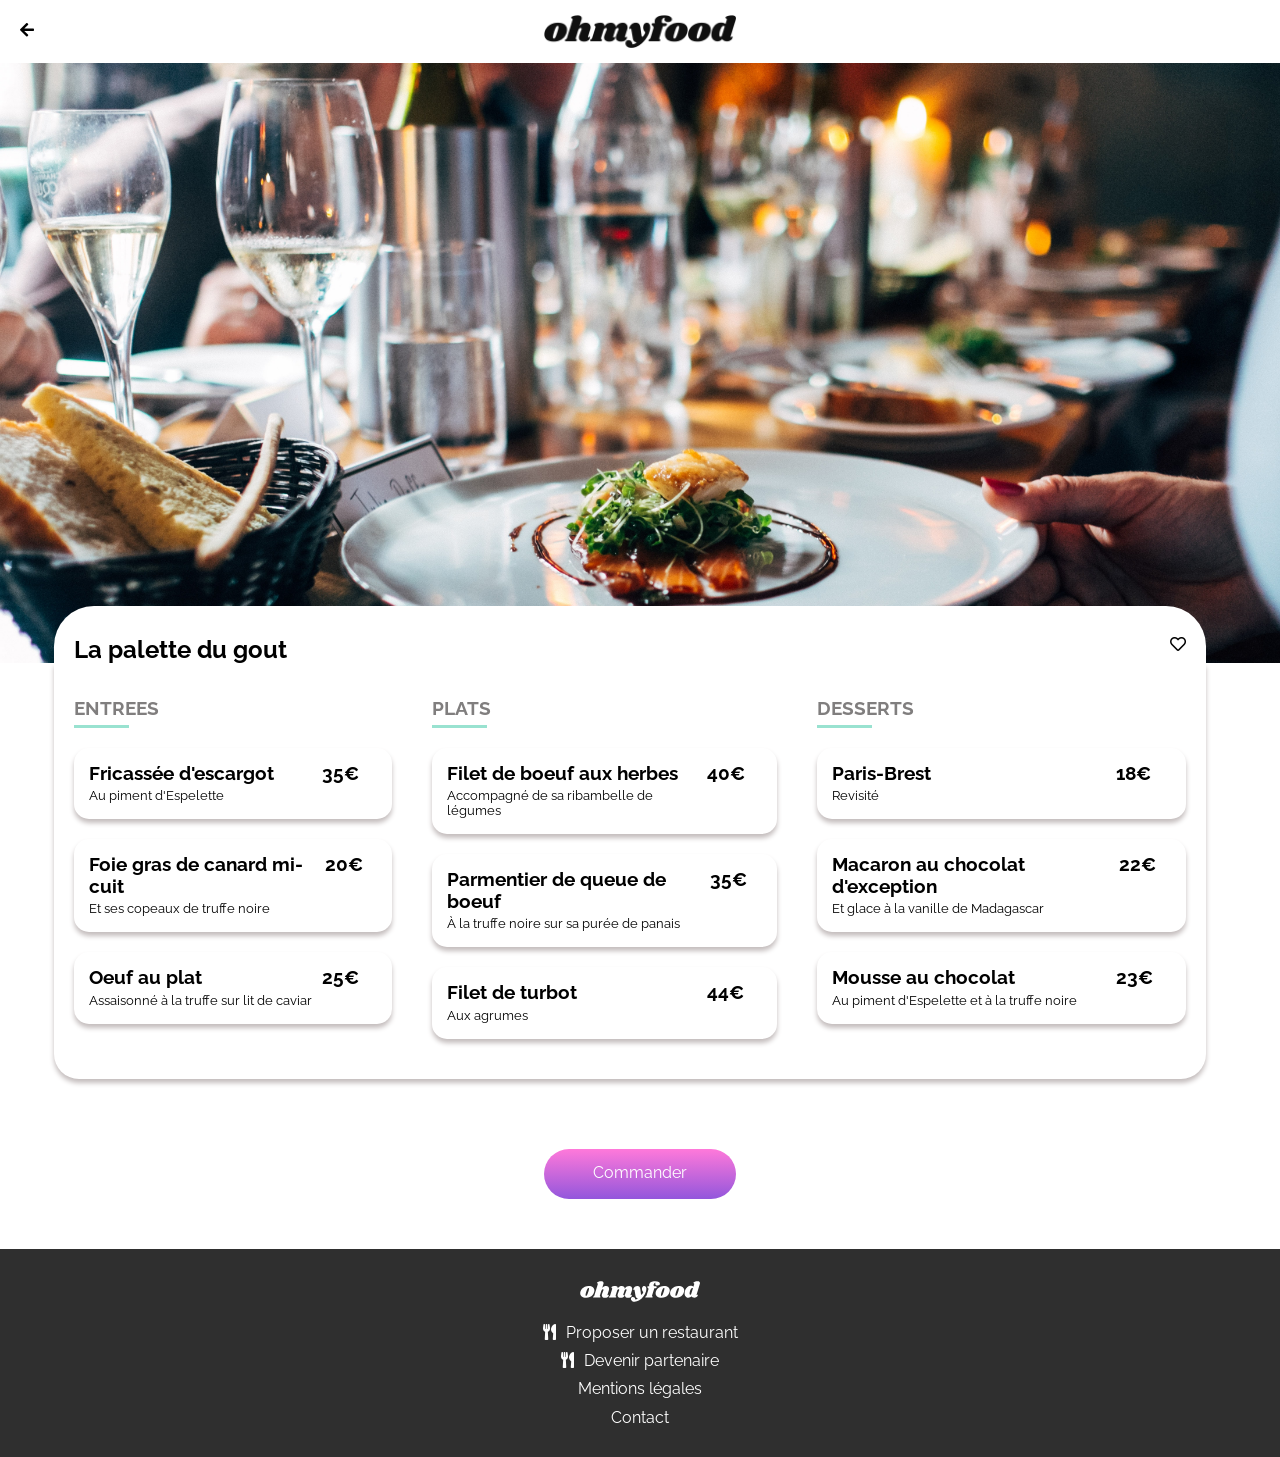
==== Restaurant-1.html @ 5eaba9ec "first commit" ====
<!DOCTYPE html>
<html lang="en">
    <head>
        <meta charset="UTF-8">
        <meta http-equiv="X-UA-Compatible" content="IE=edge">
        <meta name="viewport" content="width=device-width, initial-scale=1.0">
        <title>Ohmyfood!</title>
        <!-- Google Fonts-->
       <link rel="preconnect" href="https://fonts.gstatic.com" />
       <link href="https://fonts.googleapis.com/css2?family=Raleway:wght@400;500;600;700;800&display=swap"
         rel="stylesheet"/>
       <!-- Stylesheets -->
       <link rel="stylesheet" href="/css/normalize.css">
       <link rel="stylesheet" href="/css/style.css">  
       <link rel="stylesheet" href="https://cdnjs.cloudflare.com/ajax/libs/font-awesome/5.13.1/css/all.min.css"/>
    </head>
<body>
    <header class="header-page-restaurant"> 
        <a href="index.html"><i class="fas fa-arrow-left"></i></a>
        <img  src="/images/logo/ohmyfood.png" alt="">  
    </header>
    <main class="main-page-restaurant">
        <div class="image-restaurant-1">
            <div class="icon-title-section">
                <h2>La palette du gout</h2>
                <i class="far fa-heart"></i>
            </div>
        </div>
        <section class="section-page-restaurant">
            <article>
                <h3>ENTREES</h3>
                <div class="inside-article">
                    <div class="title-article">
                        <h3 class="h3-title-article">Fricassée d'escargot</h3>
                        <p>Au piment d'Espelette</p>
                    </div>
                    <h3 class="h3-euro">35€</h3>
                </div>
                <div class="inside-article">
                    <div class="title-article">
                        <h3 class="h3-title-article">Foie gras de canard mi-cuit</h3>
                        <p>Et ses copeaux de truffe noire</p>
                    </div>
                    <h3 class="h3-euro">20€</h3>
                </div>
                <div class="inside-article">
                    <div class="title-article">
                        <h3 class="h3-title-article">Oeuf au plat</h3>
                        <p>Assaisonné à la truffe sur lit de caviar</p>
                    </div>
                    <h3 class="h3-euro">25€</h3>
                </div>
            </article>
            <article>
                <h3>PLATS</h3>
                <div class="inside-article">
                    <div class="title-article">
                        <h3 class="h3-title-article">Filet de boeuf aux herbes</h3>
                        <p>Accompagné de sa ribambelle de légumes</p>
                    </div>
                    <h3 class="h3-euro">40€</h3>
                </div>
                <div class="inside-article">
                    <div class="title-article">
                        <h3 class="h3-title-article">Parmentier de queue de boeuf</h3>
                        <p>À la truffe noire sur sa purée de panais</p>
                    </div>
                    <h3 class="h3-euro">35€</h3>
                </div>
                <div class="inside-article">
                    <div class="title-article">
                        <h3 class="h3-title-article">Filet de turbot</h3>
                        <p>Aux agrumes</p>
                    </div>
                    <h3 class="h3-euro">44€</h3>
                </div>
            </article>
            <article>
                <h3>DESSERTS</h3>
                <div class="inside-article">
                    <div class="title-article">
                        <h3 class="h3-title-article">Paris-Brest</h3>
                        <p>Revisité</p>
                    </div>
                    <h3 class="h3-euro">18€</h3>
                </div>
                <div class="inside-article">
                    <div class="title-article">
                        <h3 class="h3-title-article">Macaron au chocolat d'exception</h3>
                        <p>Et glace à la vanille de Madagascar</p>
                    </div>
                    <h3 class="h3-euro">22€</h3>
                </div>
                <div class="inside-article">
                    <div class="title-article">
                        <h3 class="h3-title-article">Mousse au chocolat</h3>
                        <p>Au piment d'Espelette et à la truffe noire</p>
                    </div>
                    <h3 class="h3-euro">23€</h3>
                </div>
            </article>
        </section>
        <button class="button">Commander</button>
    </main>
    <footer>
        <img src="/images/logo/ohmyfood@2x.svg" alt="logo-footer">
        <div class="text-icon-footer">
            <i class="fas fa-utensils"></i>
            <p><a href="#">Proposer un restaurant</a></p>
        </div>
        <div class="text-icon-footer">
           <i class="fas fa-utensils"></i>
           <p><a href="#">Devenir partenaire</a></p>
       </div>
       <p><a href="#">Mentions légales</a></p>
       <p><a href="#">Contact</a></p>
    </footer>
</body>
</html>
---- css/style.css ----
* {
  box-sizing: border-box;
  font-family: "Raleway", sans-serif;
  margin: 0;
}

a {
  text-decoration: none;
  color: initial;
}

header .logo {
  display: flex;
  justify-content: center;
}
header .logo img {
  width: 45%;
  margin-top: 15px;
  margin-bottom: 15px;
}
header .i-search {
  display: flex;
  justify-content: center;
  background-color: #e7e7e7;
  padding-top: 15px;
  padding-bottom: 15px;
  box-shadow: inset 0px 2px 3px #5553532e;
}
header .i-search p {
  margin-top: 0;
  margin-bottom: 0;
  margin-left: 15px;
  font-weight: bold;
}

main nav .title-button {
  margin-top: 40px;
  display: flex;
  flex-direction: column;
  align-items: center;
  text-align: center;
}
main nav .title-button h2 {
  width: 60%;
  margin: 0;
}
main nav .title-button h3 {
  width: 80%;
  color: #807e7e;
  margin-top: 20px;
}
main nav .title-button button {
  width: 50%;
  height: 50px;
  background: linear-gradient(#FF79DA, #9356DC);
  color: white;
  border: none;
  border-radius: 25px 25px 25px 25px;
  font-size: 16px;
  margin-top: 20px;
  cursor: pointer;
}
main nav .filters {
  margin-left: 20px;
  margin-right: 20px;
  margin-top: 70px;
  margin-bottom: 100px;
}
main nav .filters .choice-filters {
  display: flex;
  flex-direction: column;
}
main nav .filters .choice-filters .filter {
  display: flex;
  margin-top: 20px;
  position: relative;
}
main nav .filters .choice-filters .filter .number {
  background-color: #9356DC;
  color: white;
  height: 25px;
  width: 25px;
  border-radius: 12.5px 12.5px 12.5px 12.5px;
  display: flex;
  justify-content: center;
  align-items: center;
  position: absolute;
  bottom: 17px;
  left: -12.5px;
}
main nav .filters .choice-filters .filter .choice {
  display: flex;
  align-items: center;
  justify-content: center;
  width: 100%;
  height: 60px;
  box-shadow: 0px 4px 5px #c4bdbd;
  border-radius: 15px 15px 15px 15px;
}
main nav .filters .choice-filters .filter .choice p {
  margin-top: 0;
  margin-bottom: 0;
  font-weight: bold;
  font-size: large;
}
main nav .filters .choice-filters .filter .choice i {
  margin-right: 5%;
  color: #807e7e;
}
main nav .filters .choice-filters .filter .choice-1 {
  display: flex;
  align-items: center;
  justify-content: center;
  width: 100%;
  height: 60px;
  box-shadow: 0px 4px 5px #c4bdbd;
  border-radius: 15px 15px 15px 15px;
  background-color: #ebe5f3;
}
main nav .filters .choice-filters .filter .choice-1 p {
  margin-top: 0;
  margin-bottom: 0;
  font-weight: bold;
  font-size: large;
}
main nav .filters .choice-filters .filter .choice-1 i {
  margin-right: 5%;
  color: #807e7e;
}
main section .bloc-restaurants {
  display: flex;
  flex-direction: column;
}
main section .bloc-restaurants h2 {
  margin-top: 30px;
  margin-left: 20px;
  margin-right: 20px;
}
main section .bloc-restaurants .card-restaurant {
  margin-top: 30px;
  margin-left: 20px;
  margin-right: 20px;
  display: flex;
  flex-direction: column;
  position: relative;
}
main section .bloc-restaurants .card-restaurant img {
  width: 100%;
  height: 160px;
  -o-object-fit: cover;
     object-fit: cover;
  border-radius: 20px 20px 0 0;
}
main section .bloc-restaurants .card-restaurant .inside-card {
  background-color: white;
  padding: 15px;
  display: flex;
  justify-content: space-between;
  align-items: center;
  border-radius: 0 0 20px 20px;
  box-shadow: 0px 0px 6px 0px #0000002e;
}
main section .bloc-restaurants .card-restaurant p {
  padding-top: 5px;
}
main section .bloc-restaurants .card-restaurant .button-new {
  height: 20px;
  width: 90px;
  background-color: #99E2D0;
  display: flex;
  justify-content: center;
  align-items: center;
  border-radius: 3px 3px 3px 3px;
  padding: 15px;
  position: absolute;
  right: 15px;
  top: 15px;
}
main section {
  background-color: #e9e0e7;
  margin-top: 20px;
  padding-bottom: 70px;
}
main section h2 {
  padding-top: 30px;
  margin-left: 20px;
}
footer {
  padding: 30px;
  background-color: #2f2f2f;
}
footer p {
  color: white;
  margin-top: 10px;
}
footer p a {
  color: white;
}
footer img {
  margin-bottom: 10px;
}
footer i {
  color: white;
}
footer .text-icon-footer {
  display: flex;
  margin-top: 10px;
}
footer .text-icon-footer p {
  margin-top: 0;
  margin-left: 10px;
}
footer .text-icon-footer p a {
  color: white;
}

.header-page-restaurant {
  width: 100%;
  display: flex;
  justify-content: center;
  position: relative;
}
.header-page-restaurant img {
  width: 45%;
  margin-top: 15px;
  margin-bottom: 15px;
}
.header-page-restaurant a {
  position: absolute;
  left: 20px;
  align-self: center;
}

.main-page-restaurant {
  display: flex;
  flex-direction: column;
  align-items: center;
}
.main-page-restaurant .image-restaurant-4, .main-page-restaurant .image-restaurant-3, .main-page-restaurant .image-restaurant-2, .main-page-restaurant .image-restaurant-1 {
  background-size: cover;
  width: 100%;
  height: 600px;
  position: relative;
}
.main-page-restaurant .image-restaurant-4 .icon-title-section, .main-page-restaurant .image-restaurant-3 .icon-title-section, .main-page-restaurant .image-restaurant-2 .icon-title-section, .main-page-restaurant .image-restaurant-1 .icon-title-section {
  padding-top: 30px;
  position: absolute;
  margin-right: 20px;
  display: flex;
  justify-content: space-between;
  background-color: white;
  width: 100%;
  border-radius: 40px 40px 0 0;
  bottom: 0;
}
.main-page-restaurant .image-restaurant-4 .icon-title-section h2, .main-page-restaurant .image-restaurant-3 .icon-title-section h2, .main-page-restaurant .image-restaurant-2 .icon-title-section h2, .main-page-restaurant .image-restaurant-1 .icon-title-section h2 {
  margin-left: 20px;
}
.main-page-restaurant .image-restaurant-4 .icon-title-section i, .main-page-restaurant .image-restaurant-3 .icon-title-section i, .main-page-restaurant .image-restaurant-2 .icon-title-section i, .main-page-restaurant .image-restaurant-1 .icon-title-section i {
  margin-right: 20px;
}
.main-page-restaurant .image-restaurant-1 {
  background-image: url("/images/restaurants/jay-wennington-N_Y88TWmGwA-unsplash.jpg");
}
.main-page-restaurant .image-restaurant-2 {
  background-image: url("/images/restaurants/stil-u2Lp8tXIcjw-unsplash.jpg");
}
.main-page-restaurant .image-restaurant-3 {
  background-image: url("/images/restaurants/toa-heftiba-DQKerTsQwi0-unsplash.jpg");
}
.main-page-restaurant .image-restaurant-4 {
  background-image: url("/images/restaurants/louis-hansel-shotsoflouis-qNBGVyOCY8Q-unsplash.jpg");
}
.main-page-restaurant .section-page-restaurant {
  width: 100%;
  background-color: white;
}
.main-page-restaurant .section-page-restaurant article {
  margin: 20px;
  margin-top: 35px;
}
.main-page-restaurant .section-page-restaurant article h3 {
  color: #807e7e;
  width: 55px;
  border-bottom: solid #99E2D0 3px;
  padding-bottom: 5px;
}
.main-page-restaurant .section-page-restaurant article .inside-article {
  display: flex;
  justify-content: space-between;
  margin-top: 20px;
  padding: 15px;
  border-radius: 15px 15px 15px 15px;
  width: 100%;
  box-shadow: 0px 4px 5px #c4bdbd;
}
.main-page-restaurant .section-page-restaurant article .inside-article .title-article .h3-title-article {
  color: black;
  padding-bottom: 5px;
  border: none;
  width: 100%;
}
.main-page-restaurant .section-page-restaurant article .inside-article .title-article p {
  font-size: small;
}
.main-page-restaurant .section-page-restaurant article .inside-article .h3-euro {
  border: none;
  color: black;
}
.main-page-restaurant .button {
  width: 50%;
  height: 50px;
  background: linear-gradient(#FF79DA, #9356DC);
  color: white;
  border: none;
  border-radius: 25px 25px 25px 25px;
  font-size: 16px;
  margin-top: 20px;
  margin-bottom: 50px;
  cursor: pointer;
}

@media screen and (max-width: 992px) and (min-width: 768px) {
  header .logo img {
    width: 20%;
  }

  .header-page-restaurant img {
    width: 25%;
  }

  main nav .filters {
    display: flex;
    flex-direction: column;
    align-items: center;
    margin-bottom: 80px;
  }
  main nav .filters .choice-filters {
    display: flex;
    flex-direction: row;
    justify-content: center;
    flex-wrap: wrap;
  }
  main nav .filters .choice-filters .filter {
    width: 50%;
  }
  main nav .filters .choice-filters .filter .choice {
    margin-right: 20px;
  }
  main section h2 {
    width: 100%;
  }
  main section .bloc-restaurants {
    display: flex;
    flex-direction: row;
    flex-wrap: wrap;
  }
  main section .bloc-restaurants a {
    width: 50%;
  }

  footer {
    display: flex;
    flex-direction: column;
    align-items: center;
  }

  .main-page-restaurant .button {
    width: 20%;
  }
}
@media screen and (min-width: 992px) {
  header .logo img {
    width: 15%;
  }

  main {
    display: flex;
    flex-direction: column;
  }
  main nav .title-button button {
    width: 15%;
    height: 50px;
    background: linear-gradient(#FF79DA, #9356DC);
    color: white;
    border: none;
    border-radius: 25px 25px 25px 25px;
    font-size: 16px;
    margin-top: 20px;
  }
  main nav .filters {
    display: flex;
    flex-direction: column;
    align-items: center;
    margin-bottom: 80px;
    width: 100%;
  }
  main nav .filters .choice-filters {
    display: flex;
    flex-direction: row;
    justify-content: center;
    flex-wrap: wrap;
    width: 100%;
  }
  main nav .filters .choice-filters .filter {
    width: 25%;
  }
  main nav .filters .choice-filters .filter .choice {
    margin-right: 20px;
  }
  main section {
    width: 60%;
    align-self: center;
    padding: 25px;
    margin-bottom: 70px;
    border-radius: 25px 25px 25px 25px;
  }
  main section h2 {
    width: 100%;
    padding-top: 0;
  }
  main section .bloc-restaurants {
    display: flex;
    flex-direction: row;
    flex-wrap: wrap;
  }
  main section .bloc-restaurants a {
    width: 50%;
  }

  footer {
    display: flex;
    flex-direction: column;
    align-items: center;
  }

  .header-page-restaurant img {
    width: 15%;
  }

  .main-page-restaurant .image-restaurant-1, .main-page-restaurant .image-restaurant-2, .main-page-restaurant .image-restaurant-3, .main-page-restaurant .image-restaurant-4 {
    display: flex;
    flex-direction: column;
  }
  .main-page-restaurant .image-restaurant-1 .icon-title-section, .main-page-restaurant .image-restaurant-2 .icon-title-section, .main-page-restaurant .image-restaurant-3 .icon-title-section, .main-page-restaurant .image-restaurant-4 .icon-title-section {
    width: 90%;
    align-self: center;
  }
  .main-page-restaurant .section-page-restaurant {
    width: 90%;
    margin-left: -20px;
    margin-top: 0;
    background-color: white;
    display: flex;
    flex-direction: row;
    padding: 0;
    box-shadow: 0px 4px 5px #c4bdbd;
    border-radius: 0 0 25px 25px;
    margin-bottom: 50px;
  }
  .main-page-restaurant .section-page-restaurant article {
    margin-bottom: 40px;
  }
  .main-page-restaurant .button {
    width: 15%;
    height: 50px;
  }
}/*# sourceMappingURL=style.css.map */
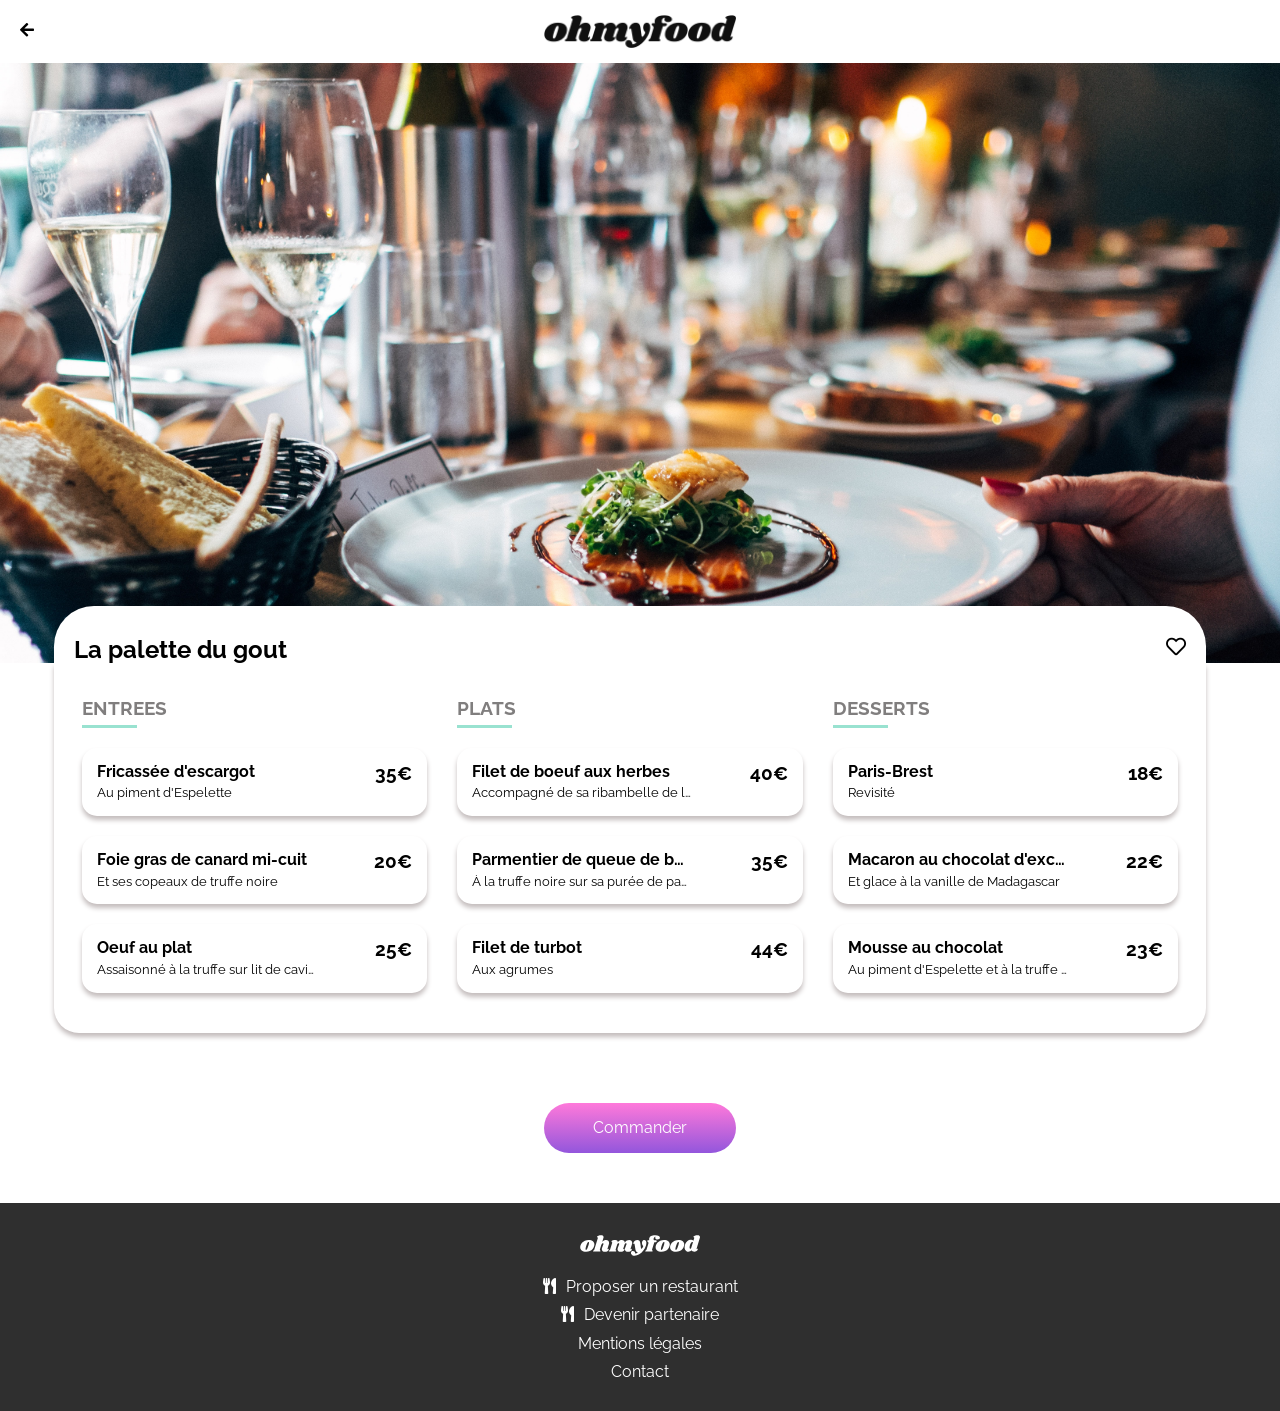
==== commit 5a7bab39: "commit animations" ====
--- a/Restaurant-1.html
+++ b/Restaurant-1.html
@@ -23,7 +23,10 @@
         <div class="image-restaurant-1">
             <div class="icon-title-section">
                 <h2>La palette du gout</h2>
-                <i class="far fa-heart"></i>
+                    <div class="heart">
+                        <i class="fas fa-heart"></i>
+                        <i class="far fa-heart"></i>
+                    </div>
             </div>
         </div>
         <section class="section-page-restaurant">
@@ -31,21 +34,21 @@
                 <h3>ENTREES</h3>
                 <div class="inside-article">
                     <div class="title-article">
-                        <h3 class="h3-title-article">Fricassée d'escargot</h3>
+                        <h4 class="h3-title-article">Fricassée d'escargot</h4>
                         <p>Au piment d'Espelette</p>
                     </div>
                     <h3 class="h3-euro">35€</h3>
                 </div>
                 <div class="inside-article">
                     <div class="title-article">
-                        <h3 class="h3-title-article">Foie gras de canard mi-cuit</h3>
+                        <h4 class="h3-title-article">Foie gras de canard mi-cuit</h4>
                         <p>Et ses copeaux de truffe noire</p>
                     </div>
                     <h3 class="h3-euro">20€</h3>
                 </div>
                 <div class="inside-article">
                     <div class="title-article">
-                        <h3 class="h3-title-article">Oeuf au plat</h3>
+                        <h4 class="h3-title-article">Oeuf au plat</h4>
                         <p>Assaisonné à la truffe sur lit de caviar</p>
                     </div>
                     <h3 class="h3-euro">25€</h3>
@@ -55,21 +58,21 @@
                 <h3>PLATS</h3>
                 <div class="inside-article">
                     <div class="title-article">
-                        <h3 class="h3-title-article">Filet de boeuf aux herbes</h3>
+                        <h4 class="h3-title-article">Filet de boeuf aux herbes</h4>
                         <p>Accompagné de sa ribambelle de légumes</p>
                     </div>
                     <h3 class="h3-euro">40€</h3>
                 </div>
                 <div class="inside-article">
                     <div class="title-article">
-                        <h3 class="h3-title-article">Parmentier de queue de boeuf</h3>
+                        <h4 class="h3-title-article">Parmentier de queue de boeuf</h4>
                         <p>À la truffe noire sur sa purée de panais</p>
                     </div>
                     <h3 class="h3-euro">35€</h3>
                 </div>
                 <div class="inside-article">
                     <div class="title-article">
-                        <h3 class="h3-title-article">Filet de turbot</h3>
+                        <h4 class="h3-title-article">Filet de turbot</h4>
                         <p>Aux agrumes</p>
                     </div>
                     <h3 class="h3-euro">44€</h3>
@@ -79,21 +82,21 @@
                 <h3>DESSERTS</h3>
                 <div class="inside-article">
                     <div class="title-article">
-                        <h3 class="h3-title-article">Paris-Brest</h3>
+                        <h4 class="h3-title-article">Paris-Brest</h4>
                         <p>Revisité</p>
                     </div>
                     <h3 class="h3-euro">18€</h3>
                 </div>
                 <div class="inside-article">
                     <div class="title-article">
-                        <h3 class="h3-title-article">Macaron au chocolat d'exception</h3>
+                        <h4 class="h3-title-article">Macaron au chocolat d'exception</h4>
                         <p>Et glace à la vanille de Madagascar</p>
                     </div>
                     <h3 class="h3-euro">22€</h3>
                 </div>
                 <div class="inside-article">
                     <div class="title-article">
-                        <h3 class="h3-title-article">Mousse au chocolat</h3>
+                        <h4 class="h3-title-article">Mousse au chocolat</h4>
                         <p>Au piment d'Espelette et à la truffe noire</p>
                     </div>
                     <h3 class="h3-euro">23€</h3>
--- a/css/style.css
+++ b/css/style.css
@@ -160,6 +160,23 @@
   border-radius: 0 0 20px 20px;
   box-shadow: 0px 0px 6px 0px #0000002e;
 }
+main section .bloc-restaurants .card-restaurant .inside-card .heart {
+  font-size: 20px;
+  position: relative;
+}
+main section .bloc-restaurants .card-restaurant .inside-card .heart .fas {
+  color: transparent;
+  background-image: linear-gradient(red, blue);
+  background-clip: text;
+  -webkit-background-clip: text;
+  position: absolute;
+  opacity: 0;
+  transition: all 230ms ease-in-out;
+}
+main section .bloc-restaurants .card-restaurant .inside-card .heart:hover .fas {
+  opacity: 1;
+  transform: scale(1.2);
+}
 main section .bloc-restaurants .card-restaurant p {
   padding-top: 5px;
 }
@@ -256,8 +273,24 @@
 .main-page-restaurant .image-restaurant-4 .icon-title-section h2, .main-page-restaurant .image-restaurant-3 .icon-title-section h2, .main-page-restaurant .image-restaurant-2 .icon-title-section h2, .main-page-restaurant .image-restaurant-1 .icon-title-section h2 {
   margin-left: 20px;
 }
-.main-page-restaurant .image-restaurant-4 .icon-title-section i, .main-page-restaurant .image-restaurant-3 .icon-title-section i, .main-page-restaurant .image-restaurant-2 .icon-title-section i, .main-page-restaurant .image-restaurant-1 .icon-title-section i {
+.main-page-restaurant .image-restaurant-4 .icon-title-section .heart, .main-page-restaurant .image-restaurant-3 .icon-title-section .heart, .main-page-restaurant .image-restaurant-2 .icon-title-section .heart, .main-page-restaurant .image-restaurant-1 .icon-title-section .heart {
+  font-size: 20px;
+  position: relative;
   margin-right: 20px;
+  cursor: pointer;
+}
+.main-page-restaurant .image-restaurant-4 .icon-title-section .heart .fas, .main-page-restaurant .image-restaurant-3 .icon-title-section .heart .fas, .main-page-restaurant .image-restaurant-2 .icon-title-section .heart .fas, .main-page-restaurant .image-restaurant-1 .icon-title-section .heart .fas {
+  color: transparent;
+  background-image: linear-gradient(#9356DC, #FF79DA);
+  background-clip: text;
+  -webkit-background-clip: text;
+  position: absolute;
+  opacity: 0;
+  transition: all 230ms ease-in-out;
+}
+.main-page-restaurant .image-restaurant-4 .icon-title-section .heart:hover .fas, .main-page-restaurant .image-restaurant-3 .icon-title-section .heart:hover .fas, .main-page-restaurant .image-restaurant-2 .icon-title-section .heart:hover .fas, .main-page-restaurant .image-restaurant-1 .icon-title-section .heart:hover .fas {
+  opacity: 1;
+  transform: scale(1.2);
 }
 .main-page-restaurant .image-restaurant-1 {
   background-image: url("/images/restaurants/jay-wennington-N_Y88TWmGwA-unsplash.jpg");
@@ -276,7 +309,7 @@
   background-color: white;
 }
 .main-page-restaurant .section-page-restaurant article {
-  margin: 20px;
+  margin: 15px;
   margin-top: 35px;
 }
 .main-page-restaurant .section-page-restaurant article h3 {
@@ -294,18 +327,28 @@
   width: 100%;
   box-shadow: 0px 4px 5px #c4bdbd;
 }
+.main-page-restaurant .section-page-restaurant article .inside-article .title-article {
+  width: 70%;
+}
 .main-page-restaurant .section-page-restaurant article .inside-article .title-article .h3-title-article {
   color: black;
   padding-bottom: 5px;
   border: none;
   width: 100%;
+  text-overflow: ellipsis;
+  overflow: hidden;
+  white-space: nowrap;
 }
 .main-page-restaurant .section-page-restaurant article .inside-article .title-article p {
   font-size: small;
+  text-overflow: ellipsis;
+  overflow: hidden;
+  white-space: nowrap;
 }
 .main-page-restaurant .section-page-restaurant article .inside-article .h3-euro {
   border: none;
   color: black;
+  width: auto;
 }
 .main-page-restaurant .button {
   width: 50%;
@@ -453,6 +496,7 @@
     background-color: white;
     display: flex;
     flex-direction: row;
+    justify-content: center;
     padding: 0;
     box-shadow: 0px 4px 5px #c4bdbd;
     border-radius: 0 0 25px 25px;
@@ -460,6 +504,7 @@
   }
   .main-page-restaurant .section-page-restaurant article {
     margin-bottom: 40px;
+    width: 30%;
   }
   .main-page-restaurant .button {
     width: 15%;
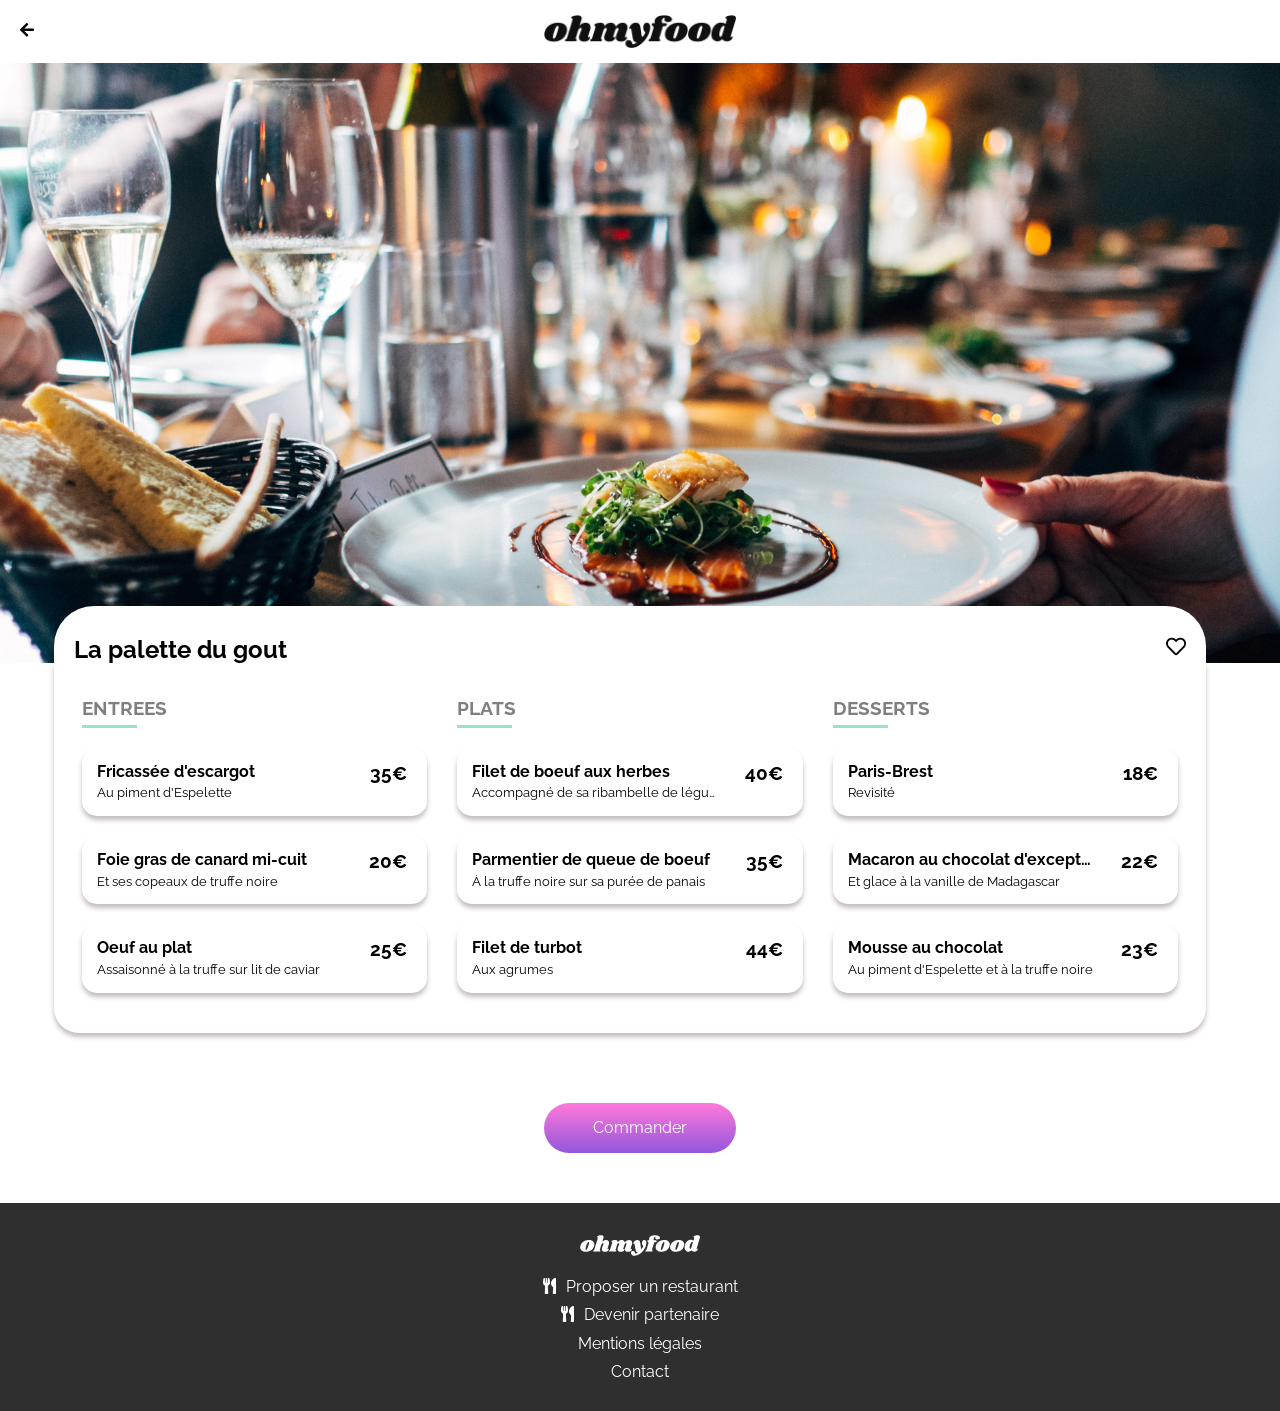
==== commit e6d0d9d5: "commit edit animations" ====
--- a/Restaurant-1.html
+++ b/Restaurant-1.html
@@ -38,6 +38,11 @@
                         <p>Au piment d'Espelette</p>
                     </div>
                     <h3 class="h3-euro">35€</h3>
+                    <div class="check">
+                        <div class="wrapIcon">
+                            <i class="menuItem__icon fas fa-check"></i>
+                        </div>
+                   </div>
                 </div>
                 <div class="inside-article">
                     <div class="title-article">
@@ -45,6 +50,11 @@
                         <p>Et ses copeaux de truffe noire</p>
                     </div>
                     <h3 class="h3-euro">20€</h3>
+                    <div class="check">
+                        <div class="wrapIcon">
+                            <i class="menuItem__icon fas fa-check"></i>
+                        </div>
+                   </div>
                 </div>
                 <div class="inside-article">
                     <div class="title-article">
@@ -52,6 +62,11 @@
                         <p>Assaisonné à la truffe sur lit de caviar</p>
                     </div>
                     <h3 class="h3-euro">25€</h3>
+                    <div class="check">
+                        <div class="wrapIcon">
+                            <i class="menuItem__icon fas fa-check"></i>
+                        </div>
+                   </div>
                 </div>
             </article>
             <article>
@@ -62,6 +77,11 @@
                         <p>Accompagné de sa ribambelle de légumes</p>
                     </div>
                     <h3 class="h3-euro">40€</h3>
+                    <div class="check">
+                        <div class="wrapIcon">
+                            <i class="menuItem__icon fas fa-check"></i>
+                        </div>
+                   </div>
                 </div>
                 <div class="inside-article">
                     <div class="title-article">
@@ -69,6 +89,11 @@
                         <p>À la truffe noire sur sa purée de panais</p>
                     </div>
                     <h3 class="h3-euro">35€</h3>
+                    <div class="check">
+                        <div class="wrapIcon">
+                            <i class="menuItem__icon fas fa-check"></i>
+                        </div>
+                   </div>
                 </div>
                 <div class="inside-article">
                     <div class="title-article">
@@ -76,6 +101,11 @@
                         <p>Aux agrumes</p>
                     </div>
                     <h3 class="h3-euro">44€</h3>
+                    <div class="check">
+                        <div class="wrapIcon">
+                            <i class="menuItem__icon fas fa-check"></i>
+                        </div>
+                   </div>
                 </div>
             </article>
             <article>
@@ -86,6 +116,11 @@
                         <p>Revisité</p>
                     </div>
                     <h3 class="h3-euro">18€</h3>
+                    <div class="check">
+                        <div class="wrapIcon">
+                            <i class="menuItem__icon fas fa-check"></i>
+                        </div>
+                   </div>
                 </div>
                 <div class="inside-article">
                     <div class="title-article">
@@ -93,6 +128,11 @@
                         <p>Et glace à la vanille de Madagascar</p>
                     </div>
                     <h3 class="h3-euro">22€</h3>
+                    <div class="check">
+                        <div class="wrapIcon">
+                            <i class="menuItem__icon fas fa-check"></i>
+                        </div>
+                   </div>
                 </div>
                 <div class="inside-article">
                     <div class="title-article">
@@ -100,6 +140,11 @@
                         <p>Au piment d'Espelette et à la truffe noire</p>
                     </div>
                     <h3 class="h3-euro">23€</h3>
+                    <div class="check">
+                        <div class="wrapIcon">
+                            <i class="menuItem__icon fas fa-check"></i>
+                        </div>
+                   </div>
                 </div>
             </article>
         </section>
--- a/css/style.css
+++ b/css/style.css
@@ -322,13 +322,17 @@
   display: flex;
   justify-content: space-between;
   margin-top: 20px;
+  cursor: pointer;
+  border-radius: 15px 15px 15px 15px;
+  width: 100%;
+  box-shadow: 0px 4px 5px #c4bdbd;
+  position: relative;
+}
+.main-page-restaurant .section-page-restaurant article .inside-article .title-article {
+  width: 80%;
   padding: 15px;
-  border-radius: 15px 15px 15px 15px;
-  width: 100%;
-  box-shadow: 0px 4px 5px #c4bdbd;
-}
-.main-page-restaurant .section-page-restaurant article .inside-article .title-article {
-  width: 70%;
+  transition: all 320ms ease-in-out;
+  transform-origin: right 50%;
 }
 .main-page-restaurant .section-page-restaurant article .inside-article .title-article .h3-title-article {
   color: black;
@@ -348,7 +352,50 @@
 .main-page-restaurant .section-page-restaurant article .inside-article .h3-euro {
   border: none;
   color: black;
+  padding-top: 15px;
+  padding-right: 10px;
   width: auto;
+  transition: all 320ms ease-in-out;
+  position: absolute;
+  right: 10px;
+}
+.main-page-restaurant .section-page-restaurant article .inside-article .check {
+  transform: scaleX(0);
+  transition: all 320ms ease-in-out;
+  transform-origin: right 50%;
+  display: flex;
+  align-items: center;
+  justify-content: center;
+}
+.main-page-restaurant .section-page-restaurant article .inside-article .check .wrapIcon {
+  height: 30px;
+  width: 30px;
+  display: flex;
+  align-items: center;
+  justify-content: center;
+  background-color: white;
+  border-radius: 100px;
+  transform: rotate(180deg);
+  transition-duration: 0.5s;
+}
+.main-page-restaurant .section-page-restaurant article .inside-article:hover .wrapIcon {
+  transform: rotate(0);
+}
+.main-page-restaurant .section-page-restaurant article .inside-article:hover .check {
+  opacity: 1;
+  background-color: #99E2D0;
+  border-radius: 0px 15px 15px 0px;
+  width: 60px;
+  transform: scaleX(1);
+}
+.main-page-restaurant .section-page-restaurant article .inside-article:hover .h3-euro {
+  display: flex;
+  justify-content: flex-start;
+  position: absolute;
+  right: 70px;
+}
+.main-page-restaurant .section-page-restaurant article .inside-article:hover .title-article {
+  width: 60%;
 }
 .main-page-restaurant .button {
   width: 50%;
@@ -510,4 +557,44 @@
     width: 15%;
     height: 50px;
   }
+}
+@-webkit-keyframes check {
+  0% {
+    transform: scaleX(0);
+  }
+  20% {
+    transform: scaleX(0.2);
+  }
+  40% {
+    transform: scaleX(0.4);
+  }
+  60% {
+    transform: scaleX(0.6);
+  }
+  80% {
+    transform: scaleX(0.8);
+  }
+  100% {
+    transform: scaleX(1);
+  }
+}
+@keyframes check {
+  0% {
+    transform: scaleX(0);
+  }
+  20% {
+    transform: scaleX(0.2);
+  }
+  40% {
+    transform: scaleX(0.4);
+  }
+  60% {
+    transform: scaleX(0.6);
+  }
+  80% {
+    transform: scaleX(0.8);
+  }
+  100% {
+    transform: scaleX(1);
+  }
 }/*# sourceMappingURL=style.css.map */
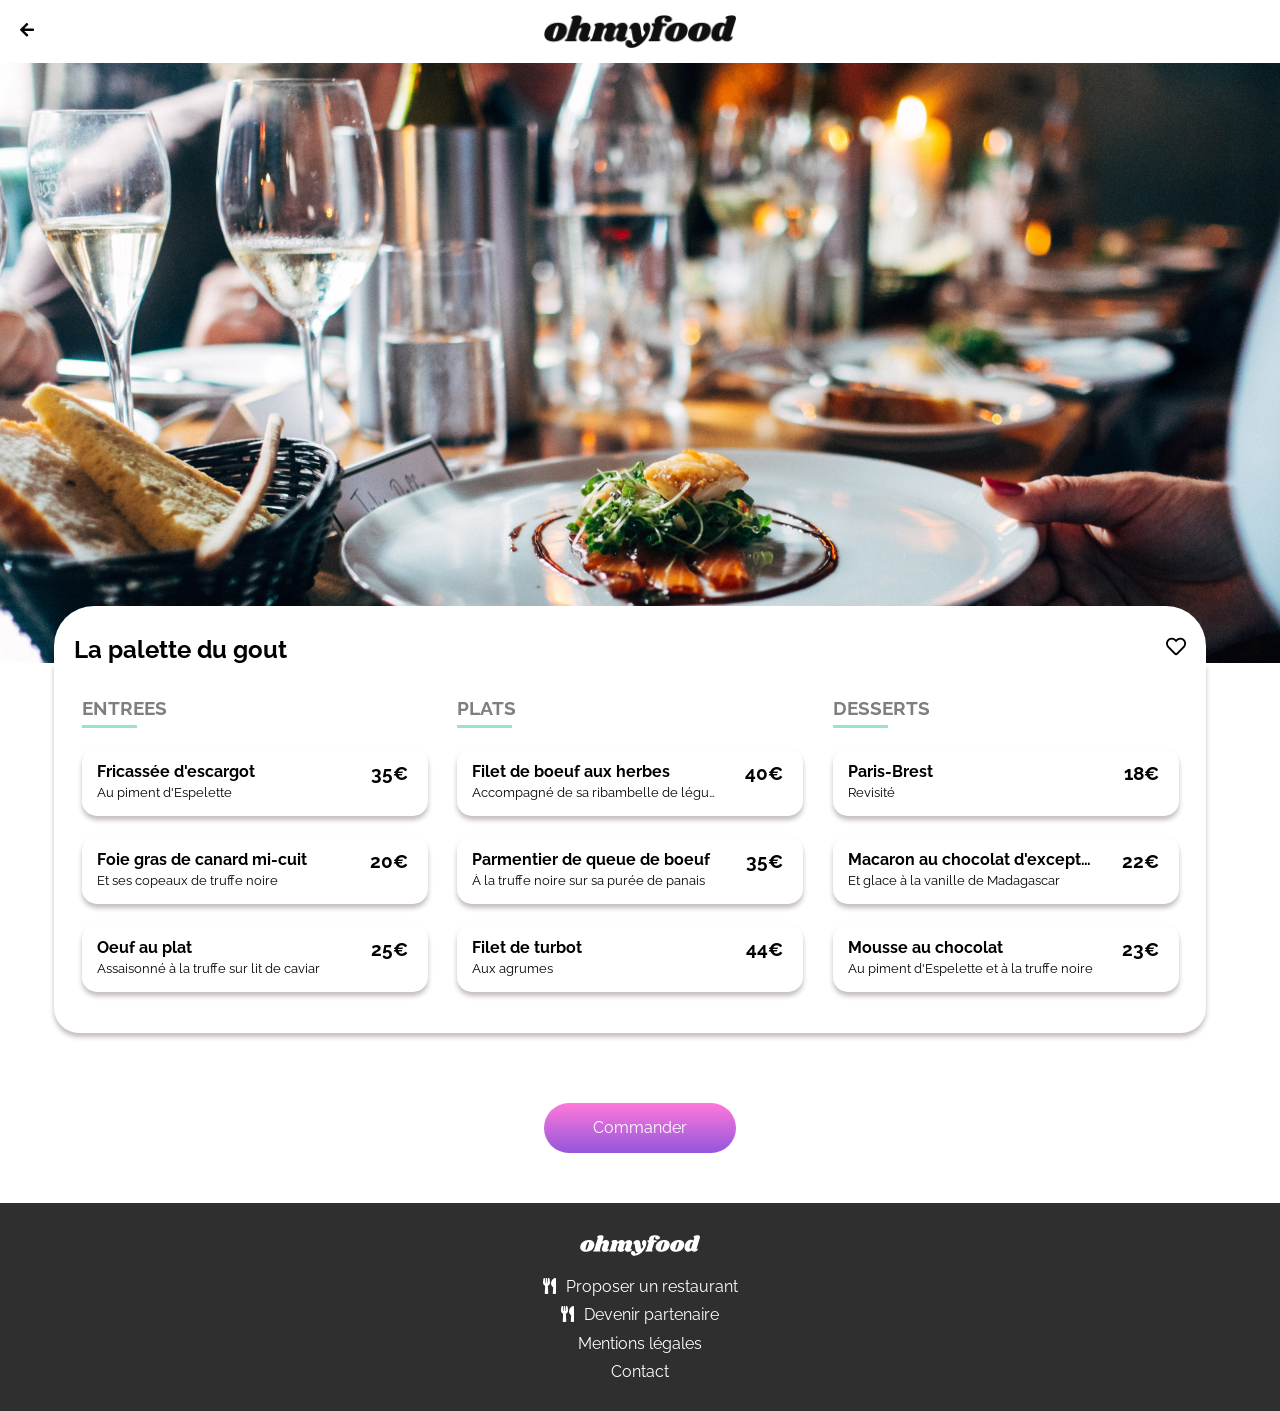
==== commit ed376cb4: "commit animations-page-restaurant" ====
--- a/Restaurant-1.html
+++ b/Restaurant-1.html
@@ -30,9 +30,9 @@
             </div>
         </div>
         <section class="section-page-restaurant">
-            <article>
+            <article class="article-1">
                 <h3>ENTREES</h3>
-                <div class="inside-article">
+                <div class="inside-article delay-1">
                     <div class="title-article">
                         <h4 class="h3-title-article">Fricassée d'escargot</h4>
                         <p>Au piment d'Espelette</p>
@@ -44,7 +44,7 @@
                         </div>
                    </div>
                 </div>
-                <div class="inside-article">
+                <div class="inside-article delay-2">
                     <div class="title-article">
                         <h4 class="h3-title-article">Foie gras de canard mi-cuit</h4>
                         <p>Et ses copeaux de truffe noire</p>
@@ -56,7 +56,7 @@
                         </div>
                    </div>
                 </div>
-                <div class="inside-article">
+                <div class="inside-article delay-3">
                     <div class="title-article">
                         <h4 class="h3-title-article">Oeuf au plat</h4>
                         <p>Assaisonné à la truffe sur lit de caviar</p>
@@ -69,9 +69,9 @@
                    </div>
                 </div>
             </article>
-            <article>
+            <article class="article-2">
                 <h3>PLATS</h3>
-                <div class="inside-article">
+                <div class="inside-article delay-4">
                     <div class="title-article">
                         <h4 class="h3-title-article">Filet de boeuf aux herbes</h4>
                         <p>Accompagné de sa ribambelle de légumes</p>
@@ -83,7 +83,7 @@
                         </div>
                    </div>
                 </div>
-                <div class="inside-article">
+                <div class="inside-article delay-5">
                     <div class="title-article">
                         <h4 class="h3-title-article">Parmentier de queue de boeuf</h4>
                         <p>À la truffe noire sur sa purée de panais</p>
@@ -95,7 +95,7 @@
                         </div>
                    </div>
                 </div>
-                <div class="inside-article">
+                <div class="inside-article delay-6">
                     <div class="title-article">
                         <h4 class="h3-title-article">Filet de turbot</h4>
                         <p>Aux agrumes</p>
@@ -108,9 +108,9 @@
                    </div>
                 </div>
             </article>
-            <article>
+            <article class="article-3">
                 <h3>DESSERTS</h3>
-                <div class="inside-article">
+                <div class="inside-article delay-7">
                     <div class="title-article">
                         <h4 class="h3-title-article">Paris-Brest</h4>
                         <p>Revisité</p>
@@ -122,7 +122,7 @@
                         </div>
                    </div>
                 </div>
-                <div class="inside-article">
+                <div class="inside-article delay-8">
                     <div class="title-article">
                         <h4 class="h3-title-article">Macaron au chocolat d'exception</h4>
                         <p>Et glace à la vanille de Madagascar</p>
@@ -134,7 +134,7 @@
                         </div>
                    </div>
                 </div>
-                <div class="inside-article">
+                <div class="inside-article delay-9">
                     <div class="title-article">
                         <h4 class="h3-title-article">Mousse au chocolat</h4>
                         <p>Au piment d'Espelette et à la truffe noire</p>
--- a/css/style.css
+++ b/css/style.css
@@ -327,6 +327,13 @@
   width: 100%;
   box-shadow: 0px 4px 5px #c4bdbd;
   position: relative;
+  -webkit-animation: itemAppear 0.6s;
+          animation: itemAppear 0.6s;
+  -webkit-animation-timing-function: cubic-bezier(0.5, 1.58, 0.34, 0.82);
+          animation-timing-function: cubic-bezier(0.5, 1.58, 0.34, 0.82);
+  -webkit-animation-fill-mode: both;
+          animation-fill-mode: both;
+  transform: scale(0);
 }
 .main-page-restaurant .section-page-restaurant article .inside-article .title-article {
   width: 80%;
@@ -396,6 +403,42 @@
 }
 .main-page-restaurant .section-page-restaurant article .inside-article:hover .title-article {
   width: 60%;
+}
+.main-page-restaurant .section-page-restaurant .article-1 .delay-1 {
+  -webkit-animation-delay: 0.1s;
+          animation-delay: 0.1s;
+}
+.main-page-restaurant .section-page-restaurant .article-1 .delay-2 {
+  -webkit-animation-delay: 0.2s;
+          animation-delay: 0.2s;
+}
+.main-page-restaurant .section-page-restaurant .article-1 .delay-3 {
+  -webkit-animation-delay: 0.3s;
+          animation-delay: 0.3s;
+}
+.main-page-restaurant .section-page-restaurant .article-2 .delay-4 {
+  -webkit-animation-delay: 0.4444444444s;
+          animation-delay: 0.4444444444s;
+}
+.main-page-restaurant .section-page-restaurant .article-2 .delay-5 {
+  -webkit-animation-delay: 0.5555555556s;
+          animation-delay: 0.5555555556s;
+}
+.main-page-restaurant .section-page-restaurant .article-2 .delay-6 {
+  -webkit-animation-delay: 0.6666666667s;
+          animation-delay: 0.6666666667s;
+}
+.main-page-restaurant .section-page-restaurant .article-3 .delay-7 {
+  -webkit-animation-delay: 0.875s;
+          animation-delay: 0.875s;
+}
+.main-page-restaurant .section-page-restaurant .article-3 .delay-8 {
+  -webkit-animation-delay: 1s;
+          animation-delay: 1s;
+}
+.main-page-restaurant .section-page-restaurant .article-3 .delay-9 {
+  -webkit-animation-delay: 1.125s;
+          animation-delay: 1.125s;
 }
 .main-page-restaurant .button {
   width: 50%;
@@ -558,43 +601,19 @@
     height: 50px;
   }
 }
-@-webkit-keyframes check {
+@-webkit-keyframes itemAppear {
   0% {
-    transform: scaleX(0);
-  }
-  20% {
-    transform: scaleX(0.2);
-  }
-  40% {
-    transform: scaleX(0.4);
-  }
-  60% {
-    transform: scaleX(0.6);
-  }
-  80% {
-    transform: scaleX(0.8);
+    transform: scale(0);
   }
   100% {
-    transform: scaleX(1);
-  }
-}
-@keyframes check {
+    transform: scale(1);
+  }
+}
+@keyframes itemAppear {
   0% {
-    transform: scaleX(0);
-  }
-  20% {
-    transform: scaleX(0.2);
-  }
-  40% {
-    transform: scaleX(0.4);
-  }
-  60% {
-    transform: scaleX(0.6);
-  }
-  80% {
-    transform: scaleX(0.8);
+    transform: scale(0);
   }
   100% {
-    transform: scaleX(1);
+    transform: scale(1);
   }
 }/*# sourceMappingURL=style.css.map */
